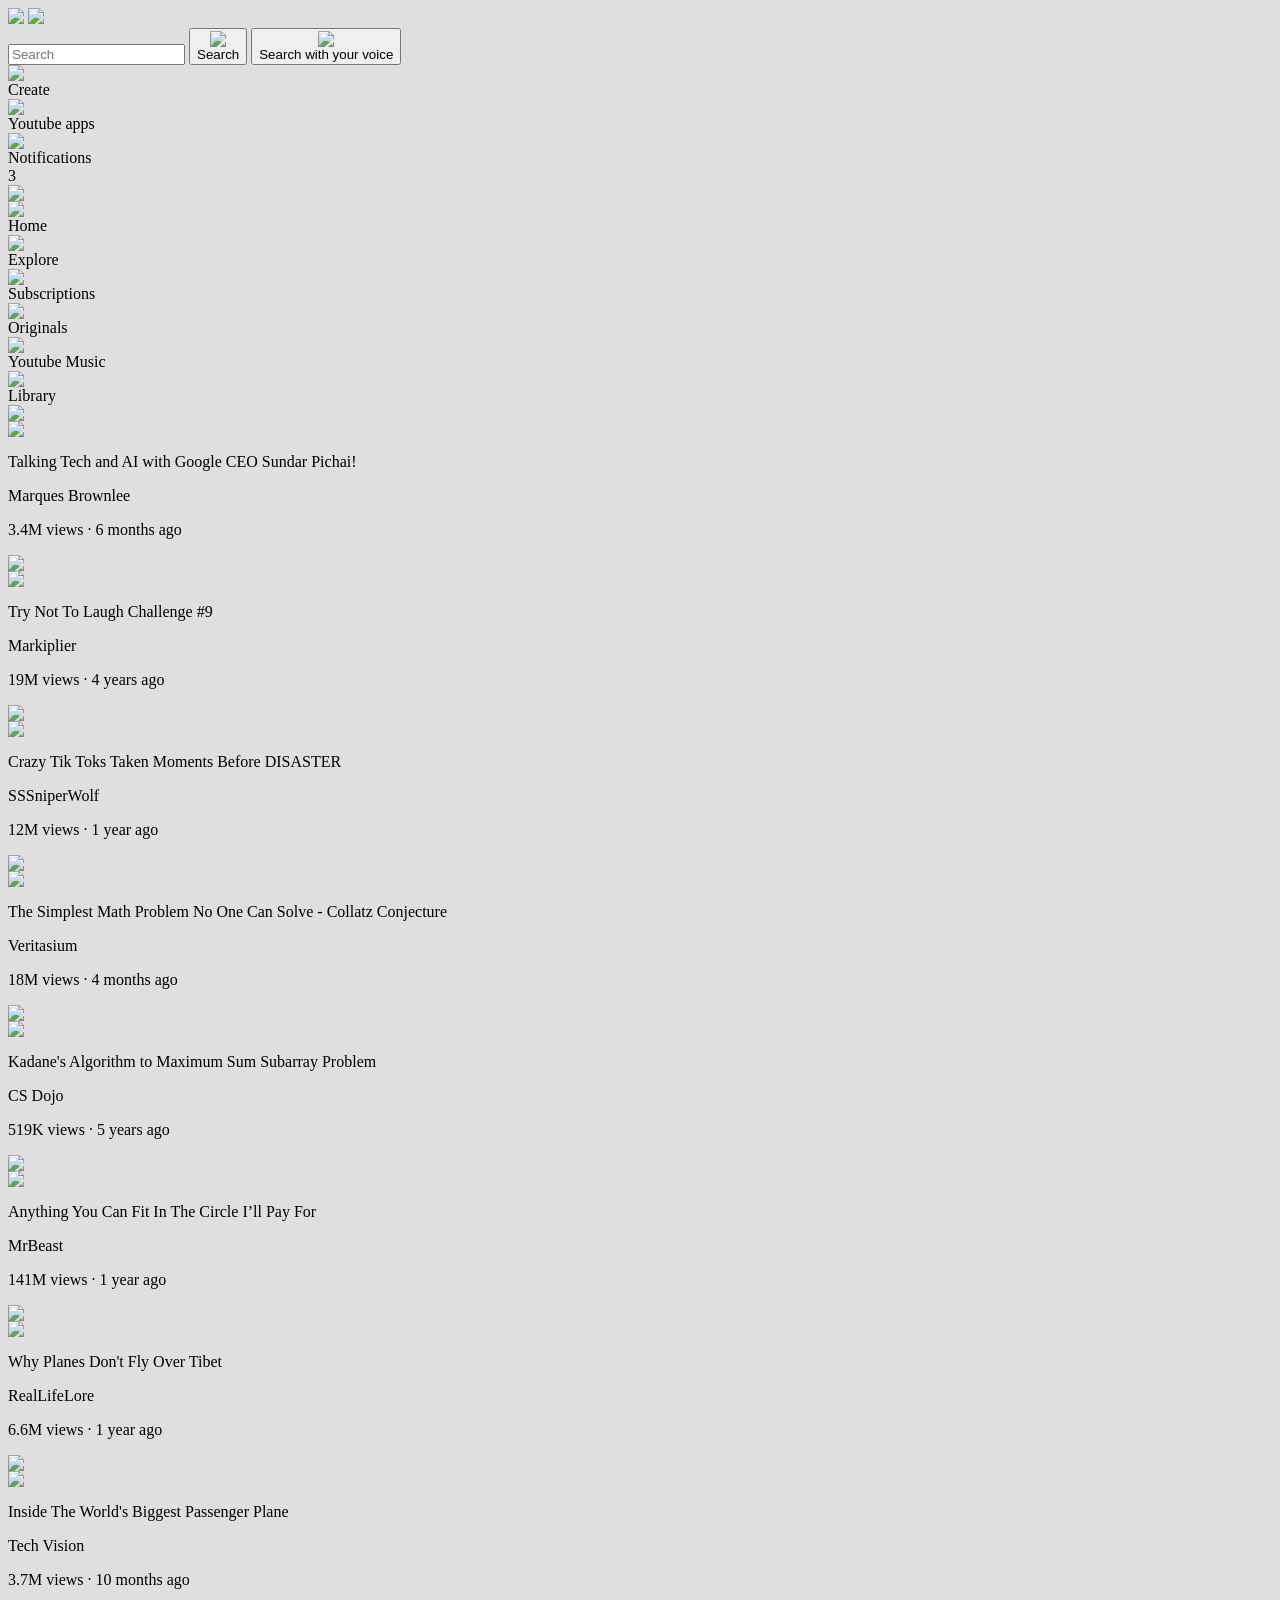
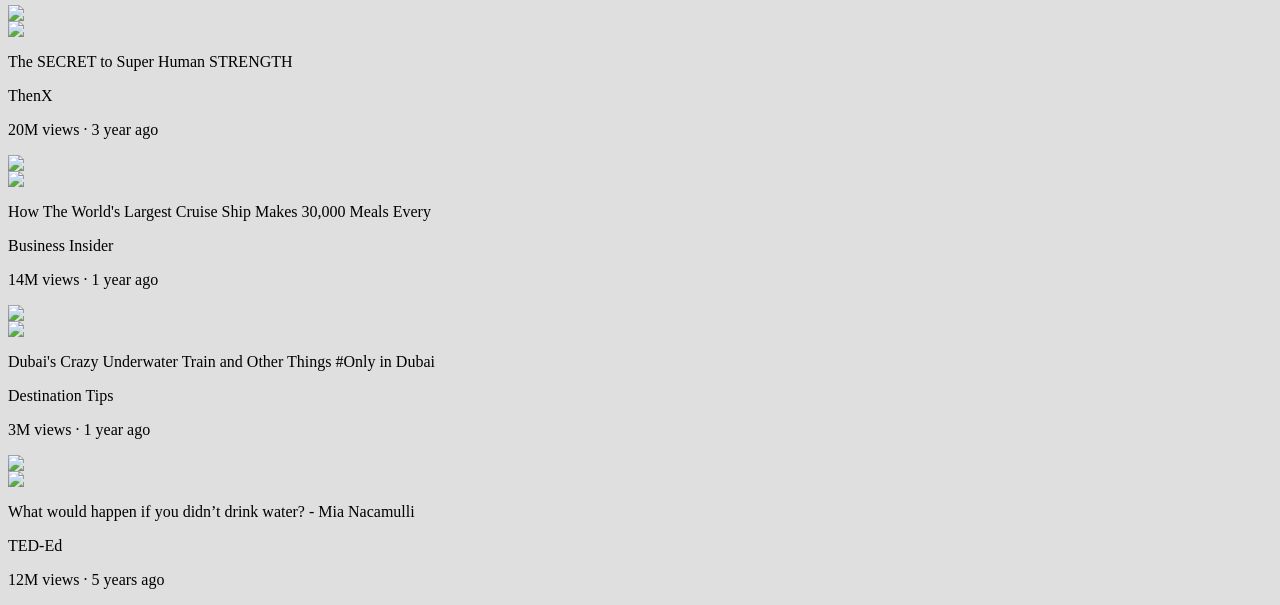
==== index.html @ ae719ecd "Rename youtube.html to index.html" ====
<DOCTYPE html>
<html lang = "en">
    <head>
        <meta charset = "UTF-8">
        <meta name = "viewport" content="width= device-width, initial-scale= 1.0">
        <title>
            Youtube Clone ?
        </title>
        <link rel= "stylesheet" href= "/lesson/youtube/header.css">        
        <link rel= "stylesheet" href= "/lesson/youtube/sidebar.css">
        <link rel= "stylesheet" href= "/lesson/youtube/video.css">
    </head>

    <body style="background-color: rgb(223, 223, 223);">
        <header>
            <div class="left-section">
                <img class="hamburger-menu" src="/lesson/youtube/pictures/hamburger-menu.svg">
                <img class="youtube-logo" src="/lesson/youtube/pictures/youtube-logo.svg">
            </div>

             <div class="middle-section">
                <input class="search" type="text" placeholder="Search">
                <button class="search-button">
                    <img src="/lesson/youtube/pictures/search.svg">
                    <div class="tool-tip">Search</div>
                </button>    
                <button class="voice-search">
                    <img src="/lesson/youtube/pictures/voice-search-icon.svg">
                    <div class="tool-tip">Search with your voice</div>
                </button>
            </div>

             <div class="right-section">
                <div class="tool-tip-container">
                    <img class="upload" src="/lesson/youtube/pictures/upload.svg">
                    <div class="tool-tip">Create</div>
                </div>
                <div class="tool-tip-container">
                    <img class="youtube-apps" src="/lesson/youtube/pictures/youtube-apps.svg">
                    <div class="tool-tip">Youtube apps</div>
                </div>
                <div class="tool-tip-container">
                    <img class="notifications" src="/lesson/youtube/pictures/notifications.svg">
                    <div class="tool-tip">Notifications</div>
                    <div class="notification-count">3</div>
                </div>
                <img class="my-channel" src="/lesson/youtube/pictures/my-channel.jpeg">
            </div>
        </header>

        <nav>
            <div class="sidelinks">
                <img src="/lesson/youtube/pictures/home.svg">
                <div>Home</div>
            </div>
            <div class="sidelinks">
                <img src="/lesson/youtube/pictures/explore.svg">
                <div>Explore</div>
            </div>
            <div class="sidelinks">
                <img src="/lesson/youtube/pictures/subscriptions.svg">
                <div>Subscriptions</div>
            </div>
            <div class="sidelinks">
                <img src="/lesson/youtube/pictures/originals.svg">
                <div>Originals</div>
            </div>
            <div class="sidelinks">
                <img src="/lesson/youtube/pictures/youtube-music.svg">
                <div>Youtube Music</div>
            </div>
            <div class="sidelinks">
                <img src="/lesson/youtube/pictures/library.svg">
                <div>Library</div>
            </div>
        </nav>

        <main>
            <div class="video-card">
                    <div class="video-show">
                        <div class="thumbnail">
                            <img class="video-thumb" src="/lesson/youtube/pictures/thumbnail-1.webp">
                        </div>
                        <div class="about-vid">
                            <div class="channel">
                                <img class="channel-pic" src="/lesson/youtube/pictures/channel-1.jpeg">
                            </div>    
                            
                            <div class="video-info">
                                <p class="video-title">Talking Tech and AI with Google CEO Sundar Pichai!</p>
                                <p class="author">Marques Brownlee</p>
                                <p class="stats">3.4M views · 6 months ago</p>
                            </div>

                        </div>
                    </div>

                    <div class="video-show">
                        <div class="thumbnail">
                            <img class="video-thumb" src="/lesson/youtube/pictures/thumbnail-2.webp">
                        </div>
                        <div class="about-vid">
                            <div class="channel">
                                <img class="channel-pic" src="/lesson/youtube/pictures/channel-2.jpeg">
                            </div>    
                            
                            <div class="video-info">
                                <p class="video-title">Try Not To Laugh Challenge #9</p>
                                <p class="author">Markiplier</p>
                                <p class="stats">19M views · 4 years ago</p>
                            </div>

                        </div>
                    </div>

                    <div class="video-show">
                        <div class="thumbnail">
                            <img class="video-thumb" src="/lesson/youtube/pictures/thumbnail-3.webp">
                        </div>
                        <div class="about-vid">
                            <div class="channel">
                                <img class="channel-pic" src="/lesson/youtube/pictures/channel-3.jpeg">
                            </div>    
                            
                            <div class="video-info">
                                <p class="video-title">Crazy Tik Toks Taken Moments Before DISASTER</p>
                                <p class="author">SSSniperWolf</p>
                                <p class="stats">12M views · 1 year ago</p>
                            </div>

                        </div>
                    </div>

                    <div class="video-show">
                        <div class="thumbnail">
                            <img class="video-thumb" src="/lesson/youtube/pictures/thumbnail-4.webp">
                        </div>
                        <div class="about-vid">
                            <div class="channel">
                                <img class="channel-pic" src="/lesson/youtube/pictures/channel-4.jpeg">
                            </div>    
                            
                            <div class="video-info">
                                <p class="video-title">The Simplest Math Problem No One Can Solve - Collatz Conjecture</p>
                                <p class="author">Veritasium</p>
                                <p class="stats">18M views · 4 months ago</p>
                            </div>

                        </div>
                    </div>
        
                    <div class="video-show">
                        <div class="thumbnail">
                            <img class="video-thumb" src="/lesson/youtube/pictures/thumbnail-5.webp">
                        </div>
                        <div class="about-vid">
                            <div class="channel">
                                <img class="channel-pic" src="/lesson/youtube/pictures/channel-5.jpeg">
                            </div>    
                            
                            <div class="video-info">
                                <p class="video-title">Kadane's Algorithm to Maximum Sum Subarray Problem</p>
                                <p class="author">CS Dojo</p>
                                <p class="stats">519K views · 5 years ago</p>
                            </div>

                        </div>
                    </div>

                    <div class="video-show">
                        <div class="thumbnail">
                            <img class="video-thumb" src="/lesson/youtube/pictures/thumbnail-6.webp">
                        </div>
                        <div class="about-vid">
                            <div class="channel">
                                <img class="channel-pic" src="/lesson/youtube/pictures/channel-6.jpeg">
                            </div>    
                            
                            <div class="video-info">
                                <p class="video-title">Anything You Can Fit In The Circle I’ll Pay For</p>
                                <p class="author">MrBeast</p>
                                <p class="stats">141M views · 1 year ago</p>
                            </div>

                        </div>
                    </div>

                    <div class="video-show">
                        <div class="thumbnail">
                            <img class="video-thumb" src="/lesson/youtube/pictures/thumbnail-7.webp">
                        </div>
                        <div class="about-vid">
                            <div class="channel">
                                <img class="channel-pic" src="/lesson/youtube/pictures/channel-7.jpeg">
                            </div>    
                            
                            <div class="video-info">
                                <p class="video-title">Why Planes Don't Fly Over Tibet</p>
                                <p class="author">RealLifeLore</p>
                                <p class="stats">6.6M views · 1 year ago</p>
                            </div>

                        </div>
                    </div>

                    <div class="video-show">
                        <div class="thumbnail">
                            <img class="video-thumb" src="/lesson/youtube/pictures/thumbnail-8.webp">
                        </div>
                        <div class="about-vid">
                            <div class="channel">
                                <img class="channel-pic" src="/lesson/youtube/pictures/channel-8.jpeg">
                            </div>    
                            
                            <div class="video-info">
                                <p class="video-title">Inside The World's Biggest Passenger Plane</p>
                                <p class="author">Tech Vision</p>
                                <p class="stats">3.7M views · 10 months ago</p>
                            </div>

                        </div>
                    </div>

                    <div class="video-show">
                        <div class="thumbnail">
                            <img class="video-thumb" src="/lesson/youtube/pictures/thumbnail-9.webp">
                        </div>
                        <div class="about-vid">
                            <div class="channel">
                                <img class="channel-pic" src="/lesson/youtube/pictures/channel-9.jpeg">
                            </div>    
                            
                            <div class="video-info">
                                <p class="video-title">The SECRET to Super Human STRENGTH</p>
                                <p class="author">ThenX</p>
                                <p class="stats">20M views · 3 year ago</p>
                            </div>

                        </div>
                    </div>

                    <div class="video-show">
                        <div class="thumbnail">
                            <img class="video-thumb" src="/lesson/youtube/pictures/thumbnail-10.webp">
                        </div>
                        <div class="about-vid">
                            <div class="channel">
                                <img class="channel-pic" src="/lesson/youtube/pictures/channel-10.jpeg">
                            </div>    
                            
                            <div class="video-info">
                                <p class="video-title">How The World's Largest Cruise Ship Makes 30,000 Meals Every</p>
                                <p class="author">Business Insider</p>
                                <p class="stats">14M views · 1 year ago</p>
                            </div>

                        </div>
                    </div>
            
                    <div class="video-show">
                        <div class="thumbnail">
                            <img class="video-thumb" src="/lesson/youtube/pictures/thumbnail-11.webp">
                        </div>
                        <div class="about-vid">
                            <div class="channel">
                                <img class="channel-pic" src="/lesson/youtube/pictures/channel-11.jpeg">
                            </div>    
                            
                            <div class="video-info">
                                <p class="video-title">Dubai's Crazy Underwater Train and Other Things #Only in Dubai</p>
                                <p class="author">Destination Tips</p>
                                <p class="stats">3M views · 1 year ago</p>
                            </div>

                        </div>
                    </div>
                
                    <div class="video-show">
                        <div class="thumbnail">
                            <img class="video-thumb" src="/lesson/youtube/pictures/thumbnail-12.webp">
                        </div>
                        <div class="about-vid">
                            <div class="channel">
                                <img class="channel-pic" src="/lesson/youtube/pictures/channel-12.jpeg">
                            </div>    
                            
                            <div class="video-info">
                                <p class="video-title">What would happen if you didn’t drink water? - Mia Nacamulli</p>
                                <p class="author">TED-Ed</p>
                                <p class="stats">12M views · 5 years ago</p>
                            </div>

                        </div>
                    </div>
                

            </div>
        </main>
    </body>

</html>
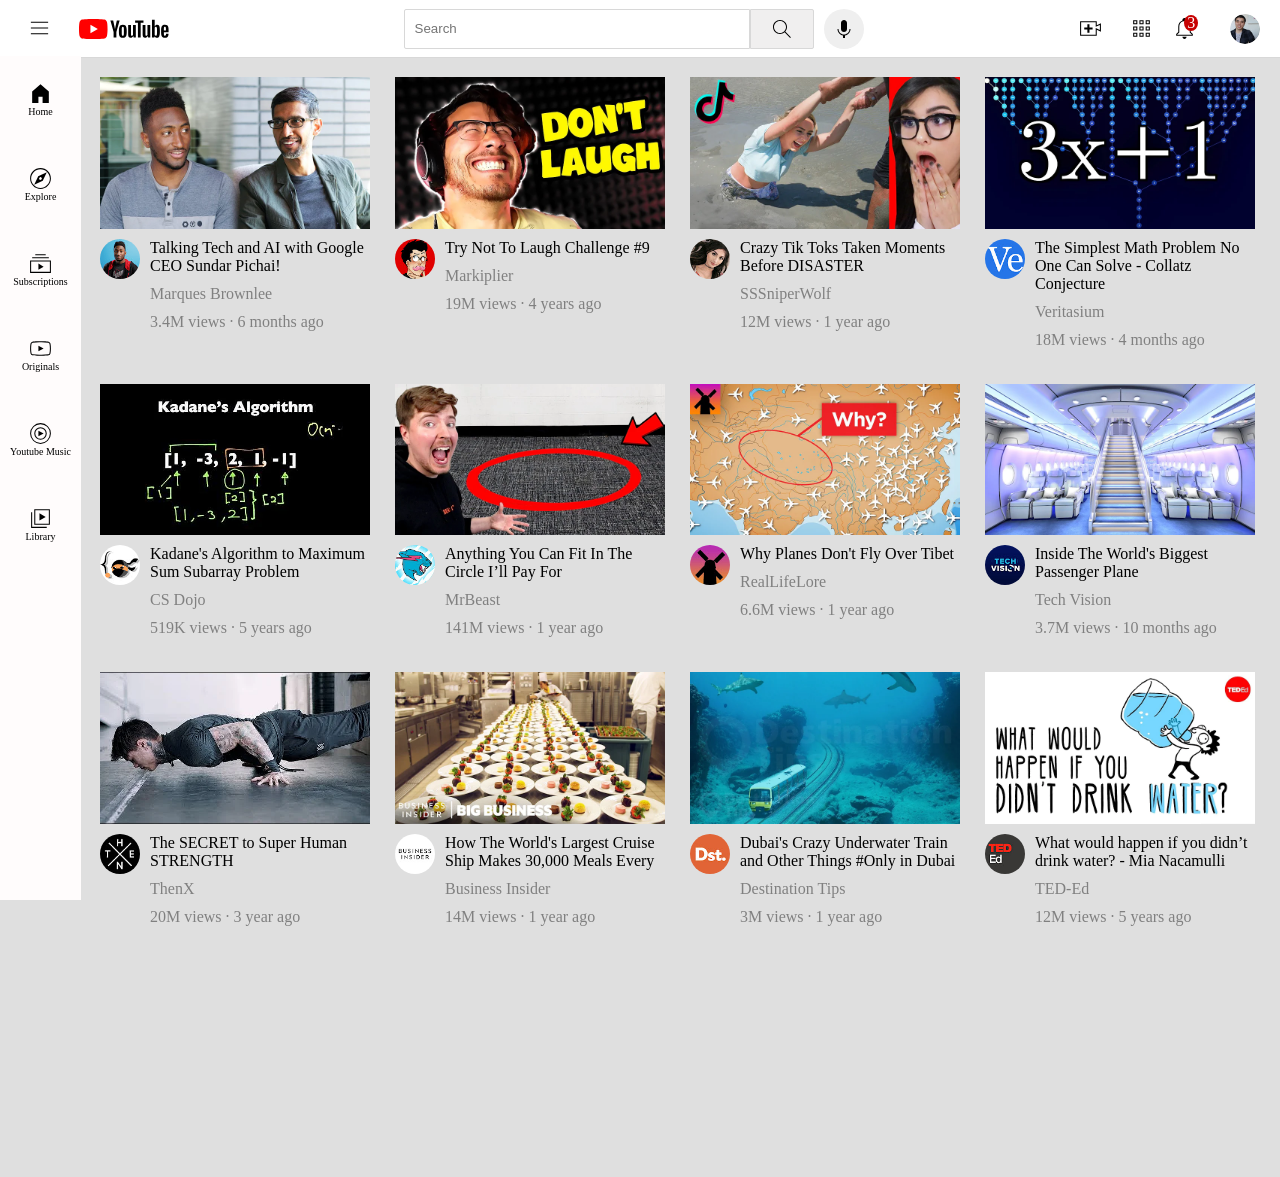
==== commit c517ba82: "Update index.html" ====
--- a/index.html
+++ b/index.html
@@ -6,71 +6,71 @@
         <title>
             Youtube Clone ?
         </title>
-        <link rel= "stylesheet" href= "/lesson/youtube/header.css">        
-        <link rel= "stylesheet" href= "/lesson/youtube/sidebar.css">
-        <link rel= "stylesheet" href= "/lesson/youtube/video.css">
+        <link rel= "stylesheet" href= "header.css">        
+        <link rel= "stylesheet" href= "sidebar.css">
+        <link rel= "stylesheet" href= "video.css">
     </head>
 
     <body style="background-color: rgb(223, 223, 223);">
         <header>
             <div class="left-section">
-                <img class="hamburger-menu" src="/lesson/youtube/pictures/hamburger-menu.svg">
-                <img class="youtube-logo" src="/lesson/youtube/pictures/youtube-logo.svg">
+                <img class="hamburger-menu" src="/pictures/hamburger-menu.svg">
+                <img class="youtube-logo" src="pictures/youtube-logo.svg">
             </div>
 
              <div class="middle-section">
                 <input class="search" type="text" placeholder="Search">
                 <button class="search-button">
-                    <img src="/lesson/youtube/pictures/search.svg">
+                    <img src="/pictures/search.svg">
                     <div class="tool-tip">Search</div>
                 </button>    
                 <button class="voice-search">
-                    <img src="/lesson/youtube/pictures/voice-search-icon.svg">
+                    <img src="/pictures/voice-search-icon.svg">
                     <div class="tool-tip">Search with your voice</div>
                 </button>
             </div>
 
              <div class="right-section">
                 <div class="tool-tip-container">
-                    <img class="upload" src="/lesson/youtube/pictures/upload.svg">
+                    <img class="upload" src="/pictures/upload.svg">
                     <div class="tool-tip">Create</div>
                 </div>
                 <div class="tool-tip-container">
-                    <img class="youtube-apps" src="/lesson/youtube/pictures/youtube-apps.svg">
+                    <img class="youtube-apps" src="/pictures/youtube-apps.svg">
                     <div class="tool-tip">Youtube apps</div>
                 </div>
                 <div class="tool-tip-container">
-                    <img class="notifications" src="/lesson/youtube/pictures/notifications.svg">
+                    <img class="notifications" src="/pictures/notifications.svg">
                     <div class="tool-tip">Notifications</div>
                     <div class="notification-count">3</div>
                 </div>
-                <img class="my-channel" src="/lesson/youtube/pictures/my-channel.jpeg">
+                <img class="my-channel" src="/pictures/my-channel.jpeg">
             </div>
         </header>
 
         <nav>
             <div class="sidelinks">
-                <img src="/lesson/youtube/pictures/home.svg">
+                <img src="/pictures/home.svg">
                 <div>Home</div>
             </div>
             <div class="sidelinks">
-                <img src="/lesson/youtube/pictures/explore.svg">
+                <img src="/pictures/explore.svg">
                 <div>Explore</div>
             </div>
             <div class="sidelinks">
-                <img src="/lesson/youtube/pictures/subscriptions.svg">
+                <img src="/pictures/subscriptions.svg">
                 <div>Subscriptions</div>
             </div>
             <div class="sidelinks">
-                <img src="/lesson/youtube/pictures/originals.svg">
+                <img src="/pictures/originals.svg">
                 <div>Originals</div>
             </div>
             <div class="sidelinks">
-                <img src="/lesson/youtube/pictures/youtube-music.svg">
+                <img src="/pictures/youtube-music.svg">
                 <div>Youtube Music</div>
             </div>
             <div class="sidelinks">
-                <img src="/lesson/youtube/pictures/library.svg">
+                <img src="/pictures/library.svg">
                 <div>Library</div>
             </div>
         </nav>
@@ -79,11 +79,11 @@
             <div class="video-card">
                     <div class="video-show">
                         <div class="thumbnail">
-                            <img class="video-thumb" src="/lesson/youtube/pictures/thumbnail-1.webp">
-                        </div>
-                        <div class="about-vid">
-                            <div class="channel">
-                                <img class="channel-pic" src="/lesson/youtube/pictures/channel-1.jpeg">
+                            <img class="video-thumb" src="/pictures/thumbnail-1.webp">
+                        </div>
+                        <div class="about-vid">
+                            <div class="channel">
+                                <img class="channel-pic" src="/pictures/channel-1.jpeg">
                             </div>    
                             
                             <div class="video-info">
@@ -97,11 +97,11 @@
 
                     <div class="video-show">
                         <div class="thumbnail">
-                            <img class="video-thumb" src="/lesson/youtube/pictures/thumbnail-2.webp">
-                        </div>
-                        <div class="about-vid">
-                            <div class="channel">
-                                <img class="channel-pic" src="/lesson/youtube/pictures/channel-2.jpeg">
+                            <img class="video-thumb" src="/pictures/thumbnail-2.webp">
+                        </div>
+                        <div class="about-vid">
+                            <div class="channel">
+                                <img class="channel-pic" src="/pictures/channel-2.jpeg">
                             </div>    
                             
                             <div class="video-info">
@@ -115,11 +115,11 @@
 
                     <div class="video-show">
                         <div class="thumbnail">
-                            <img class="video-thumb" src="/lesson/youtube/pictures/thumbnail-3.webp">
-                        </div>
-                        <div class="about-vid">
-                            <div class="channel">
-                                <img class="channel-pic" src="/lesson/youtube/pictures/channel-3.jpeg">
+                            <img class="video-thumb" src="/pictures/thumbnail-3.webp">
+                        </div>
+                        <div class="about-vid">
+                            <div class="channel">
+                                <img class="channel-pic" src="/pictures/channel-3.jpeg">
                             </div>    
                             
                             <div class="video-info">
@@ -133,11 +133,11 @@
 
                     <div class="video-show">
                         <div class="thumbnail">
-                            <img class="video-thumb" src="/lesson/youtube/pictures/thumbnail-4.webp">
-                        </div>
-                        <div class="about-vid">
-                            <div class="channel">
-                                <img class="channel-pic" src="/lesson/youtube/pictures/channel-4.jpeg">
+                            <img class="video-thumb" src="/pictures/thumbnail-4.webp">
+                        </div>
+                        <div class="about-vid">
+                            <div class="channel">
+                                <img class="channel-pic" src="/pictures/channel-4.jpeg">
                             </div>    
                             
                             <div class="video-info">
@@ -151,11 +151,11 @@
         
                     <div class="video-show">
                         <div class="thumbnail">
-                            <img class="video-thumb" src="/lesson/youtube/pictures/thumbnail-5.webp">
-                        </div>
-                        <div class="about-vid">
-                            <div class="channel">
-                                <img class="channel-pic" src="/lesson/youtube/pictures/channel-5.jpeg">
+                            <img class="video-thumb" src="/pictures/thumbnail-5.webp">
+                        </div>
+                        <div class="about-vid">
+                            <div class="channel">
+                                <img class="channel-pic" src="/pictures/channel-5.jpeg">
                             </div>    
                             
                             <div class="video-info">
@@ -169,11 +169,11 @@
 
                     <div class="video-show">
                         <div class="thumbnail">
-                            <img class="video-thumb" src="/lesson/youtube/pictures/thumbnail-6.webp">
-                        </div>
-                        <div class="about-vid">
-                            <div class="channel">
-                                <img class="channel-pic" src="/lesson/youtube/pictures/channel-6.jpeg">
+                            <img class="video-thumb" src="/pictures/thumbnail-6.webp">
+                        </div>
+                        <div class="about-vid">
+                            <div class="channel">
+                                <img class="channel-pic" src="/pictures/channel-6.jpeg">
                             </div>    
                             
                             <div class="video-info">
@@ -187,11 +187,11 @@
 
                     <div class="video-show">
                         <div class="thumbnail">
-                            <img class="video-thumb" src="/lesson/youtube/pictures/thumbnail-7.webp">
-                        </div>
-                        <div class="about-vid">
-                            <div class="channel">
-                                <img class="channel-pic" src="/lesson/youtube/pictures/channel-7.jpeg">
+                            <img class="video-thumb" src="/pictures/thumbnail-7.webp">
+                        </div>
+                        <div class="about-vid">
+                            <div class="channel">
+                                <img class="channel-pic" src="/pictures/channel-7.jpeg">
                             </div>    
                             
                             <div class="video-info">
@@ -205,11 +205,11 @@
 
                     <div class="video-show">
                         <div class="thumbnail">
-                            <img class="video-thumb" src="/lesson/youtube/pictures/thumbnail-8.webp">
-                        </div>
-                        <div class="about-vid">
-                            <div class="channel">
-                                <img class="channel-pic" src="/lesson/youtube/pictures/channel-8.jpeg">
+                            <img class="video-thumb" src="/pictures/thumbnail-8.webp">
+                        </div>
+                        <div class="about-vid">
+                            <div class="channel">
+                                <img class="channel-pic" src="/pictures/channel-8.jpeg">
                             </div>    
                             
                             <div class="video-info">
@@ -223,11 +223,11 @@
 
                     <div class="video-show">
                         <div class="thumbnail">
-                            <img class="video-thumb" src="/lesson/youtube/pictures/thumbnail-9.webp">
-                        </div>
-                        <div class="about-vid">
-                            <div class="channel">
-                                <img class="channel-pic" src="/lesson/youtube/pictures/channel-9.jpeg">
+                            <img class="video-thumb" src="/pictures/thumbnail-9.webp">
+                        </div>
+                        <div class="about-vid">
+                            <div class="channel">
+                                <img class="channel-pic" src="/pictures/channel-9.jpeg">
                             </div>    
                             
                             <div class="video-info">
@@ -241,11 +241,11 @@
 
                     <div class="video-show">
                         <div class="thumbnail">
-                            <img class="video-thumb" src="/lesson/youtube/pictures/thumbnail-10.webp">
-                        </div>
-                        <div class="about-vid">
-                            <div class="channel">
-                                <img class="channel-pic" src="/lesson/youtube/pictures/channel-10.jpeg">
+                            <img class="video-thumb" src="/pictures/thumbnail-10.webp">
+                        </div>
+                        <div class="about-vid">
+                            <div class="channel">
+                                <img class="channel-pic" src="/pictures/channel-10.jpeg">
                             </div>    
                             
                             <div class="video-info">
@@ -259,11 +259,11 @@
             
                     <div class="video-show">
                         <div class="thumbnail">
-                            <img class="video-thumb" src="/lesson/youtube/pictures/thumbnail-11.webp">
-                        </div>
-                        <div class="about-vid">
-                            <div class="channel">
-                                <img class="channel-pic" src="/lesson/youtube/pictures/channel-11.jpeg">
+                            <img class="video-thumb" src="/pictures/thumbnail-11.webp">
+                        </div>
+                        <div class="about-vid">
+                            <div class="channel">
+                                <img class="channel-pic" src="/pictures/channel-11.jpeg">
                             </div>    
                             
                             <div class="video-info">
@@ -277,11 +277,11 @@
                 
                     <div class="video-show">
                         <div class="thumbnail">
-                            <img class="video-thumb" src="/lesson/youtube/pictures/thumbnail-12.webp">
-                        </div>
-                        <div class="about-vid">
-                            <div class="channel">
-                                <img class="channel-pic" src="/lesson/youtube/pictures/channel-12.jpeg">
+                            <img class="video-thumb" src="/pictures/thumbnail-12.webp">
+                        </div>
+                        <div class="about-vid">
+                            <div class="channel">
+                                <img class="channel-pic" src="/pictures/channel-12.jpeg">
                             </div>    
                             
                             <div class="video-info">
--- a/header.css
+++ b/header.css
@@ -0,0 +1,151 @@
+body{
+    margin: 0;
+}
+
+header{
+    height: 57px;
+    width: 100%;
+    display: flex;
+    justify-content: space-between;
+    border-bottom: 1px solid rgb(216, 216, 216);
+    background-color: rgb(255, 255, 255);
+    z-index: 1;
+    position: fixed;
+}    
+
+.left-section{
+    display: flex;
+    align-items: center;
+}
+
+.youtube-logo {
+    height: 20px;
+    cursor: pointer;
+}
+
+.hamburger-menu{
+    height: 23px;
+    margin-left: 28px;
+    margin-right: 28px;
+    cursor: pointer;
+}
+
+.middle-section{
+    display: flex;
+    align-items: center;
+    flex: 1;
+    justify-content: center;
+    margin-left: 60px;
+    margin-right: 20px;
+    max-width: 470px;
+    box-sizing: border-box;
+    position: relative;
+}
+
+.search{
+    height: 40px;
+    display: flex;
+    flex: 1;
+    border: 1px solid rgb(216, 216, 216);
+    padding-left: 10px;
+    min-width: 0;
+    width: 0;
+    border-top-left-radius: 2px;
+    border-bottom-left-radius: 2px;
+    
+}
+
+.search-button{
+    min-width: 40px;
+    margin-right: 10px;
+    height:40px;
+    width: 64px;
+    align-items: center;
+    justify-content: center;
+    border: 1px solid rgb(216, 216, 216);
+    background-color: rgb(240, 239, 239);
+    border-top-right-radius: 2px;
+    border-bottom-right-radius: 2px;
+    cursor: pointer;
+    display: flex;
+    justify-content: center;
+}
+
+.tool-tip{
+    display: flex;
+    align-items: center;
+    padding: 0px 10px;
+    position: absolute;
+    height: 30px;
+    background-color: rgba(131, 129, 129, 0.884);
+    color: white;
+    bottom: -40;
+    opacity: 0;
+    pointer-events: none;
+}
+
+.middle-section .search-button img,
+.middle-section .voice-search img{
+    height: 24px;
+}
+
+.voice-search{
+    display: flex;
+    justify-content: center;
+    margin-right: 10px;
+    height: 40px;
+    width: 40px;
+    align-items: center;
+    border: none;
+    border-radius: 20px;
+    white-space: nowrap;
+    cursor: pointer;
+}
+
+.voice-search:hover .tool-tip,
+.search-button:hover .tool-tip,
+.tool-tip-container:hover .tool-tip
+{
+    opacity: 1;
+}
+
+.right-section{
+    margin-left: 10px;
+    margin-right: 20px;
+    display: flex;
+    align-items: center;
+    width: 182px;
+    justify-content: space-between;
+    border: none;
+    flex-shrink: 0;
+}
+
+.notification-count{
+    position: relative;
+    background-color: rgb(199, 1, 1);
+    color: white;
+    height: 10px;
+    display: flex;
+    align-items: center;
+    padding: 3px;
+    top: -1;
+    left: -13;
+    border-radius: 50%;
+}
+
+.tool-tip-container{
+   width: 25px;
+   border: none;
+   background-color: white;
+   cursor: pointer;
+   position: relative;
+   white-space: nowrap;
+   display: flex;
+   justify-content: center;
+}
+
+.my-channel{
+    border-radius: 15px;
+    height: 30px;
+    cursor: pointer;
+}    
--- a/sidebar.css
+++ b/sidebar.css
@@ -0,0 +1,28 @@
+nav{
+    background-color: rgb(255, 252, 252);
+    position: fixed;
+    z-index: 2;
+    bottom: 0;
+    top:56;
+    
+}
+
+.sidelinks{
+    height: 25px;
+    width: 25px;
+    display: flex;
+    flex-direction: column;
+    align-items: center;
+    justify-content: center;
+    padding: 30px 28px;
+    font-size: x-small;
+    white-space: nowrap;
+    cursor: pointer;
+}
+
+.sidelinks:hover{
+    background-color: rgb(243, 243, 243);
+}
+.sidelinks .img{
+    height: 10px;
+}
--- a/video.css
+++ b/video.css
@@ -0,0 +1,81 @@
+
+main{
+     min-height: 120vh;
+     position: relative;
+     top: 57;
+     margin-left: 100px;
+     padding: 20px 0px;
+} 
+
+.video-card{
+    display: grid;
+    grid-template-columns: 1fr 1fr 1fr;
+    gap: 25px;
+    margin-right: 30px;
+    margin-bottom: 30px;
+}
+
+
+.video-show{
+    width: 270px;
+    height: auto;
+}
+
+.thumbnail{
+    margin-bottom: 10px;
+}
+
+.thumbnail, .channel-pic, .video-title, .author{
+    cursor: pointer;
+}
+
+.video-thumb{
+    width: 100%;
+    object-fit: contain;
+}
+
+.about-vid{
+    display: grid;
+    grid-template-columns: 40px 1fr;
+    align-items: start ;
+}
+
+
+.channel-pic{
+    width: 100%;
+    border-radius: 20px;
+    
+}
+
+.video-info{
+    margin-left: 10px;
+}
+
+.video-title{
+    margin: 0;
+    margin-bottom: 10px;
+}
+
+.author, .stats{
+    margin: 0;
+    margin-bottom: 10px;
+    color: grey;
+}
+
+@media (min-width: 1200px){
+    .video-card{
+        grid-template-columns: 1fr 1fr 1fr 1fr;
+    }
+}
+
+@media (min-width: 751px) and (max-width: 1199){
+    .video-card{
+        grid-template-columns: 1fr 1fr 1fr;
+    }
+}
+
+@media (max-width: 750px){
+    .video-card{
+        grid-template-columns: 1fr 1fr;
+    }
+}
